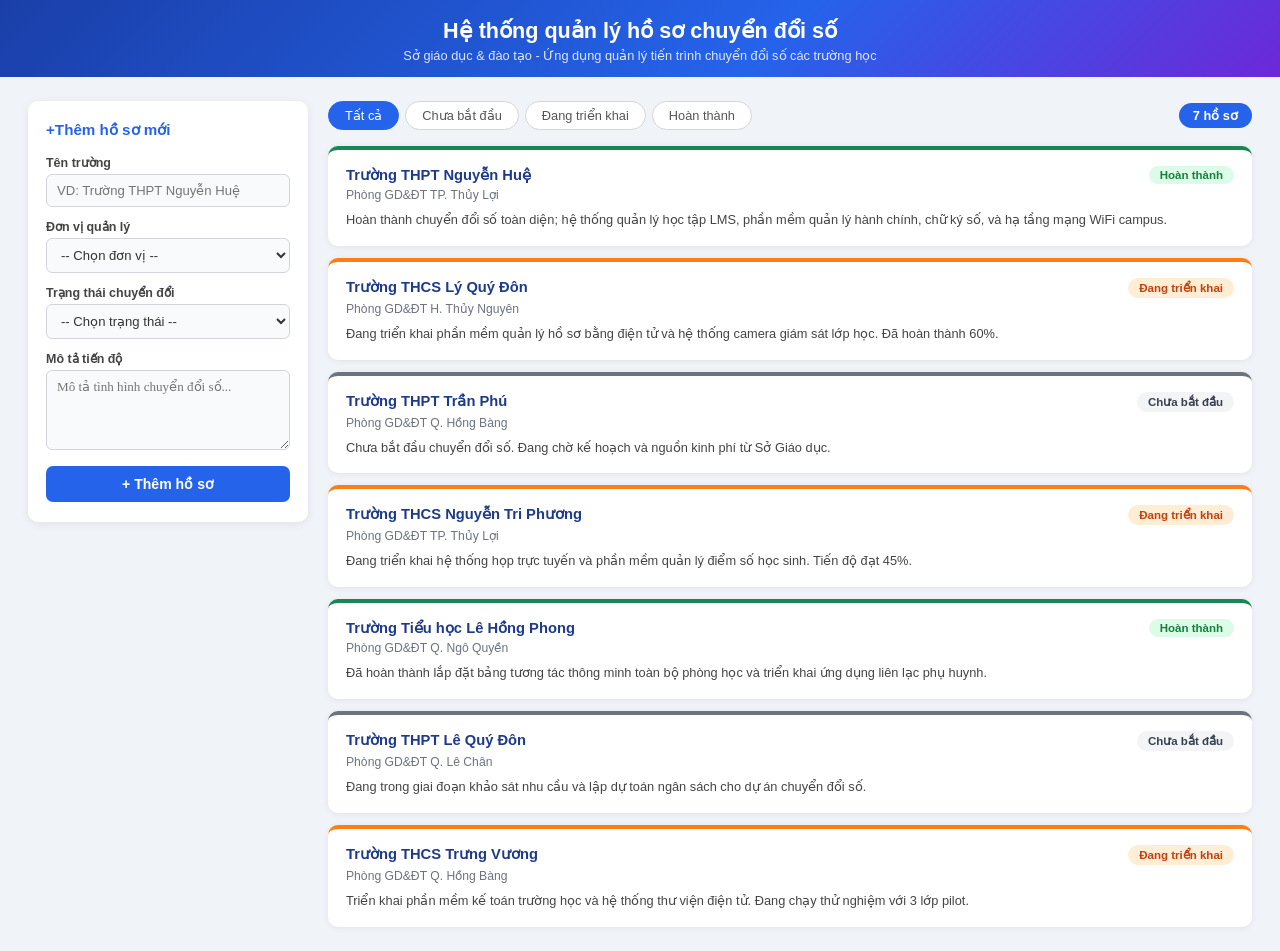
==== html/index.html @ 44aa4b7d "[FEAT] Điều chỉnh cấu trúc thư mục" ====
<!DOCTYPE html>
<html lang="vi">

<head>
    <meta charset="UTF-8" />
    <meta name="viewport" content="width=device-width, initial-scale=1.0" />
    <title>Quản lý danh sách sản phẩm</title>
    <link rel="stylesheet" href="css/style.css" />
</head>

<body>
    <div class="container">

        <!-- Header -->
        <div class="app-header">
            <h1>Hệ thống quản lý hồ sơ chuyển đổi số</h1>
            <p>Sở giáo dục &amp; đào tạo - Ứng dụng quản lý tiến trình chuyển đổi số các trường học</p>
        </div>

        <div class="main-layout">

    
            <div class="card-section">
                <h5>+Thêm hồ sơ mới</h5>

                <form id="product-form" novalidate>

                    <div class="form-group">
                        <label for="inp-name">Tên trường</label>
                        <input type="text" id="inp-name" placeholder="VD: Trường THPT Nguyễn Huệ" />
                    </div>

                    <div class="form-group">
                        <label for="inp-category">Đơn vị quản lý</label>
                        <select id="inp-category">
                            <option value="">-- Chọn đơn vị --</option>
                            <option>Phòng GD&ĐT TP. Thủy Lợi</option>
                            <option>Phòng GD&ĐT H. Thủy Nguyên</option>
                            <option>Phòng GD&ĐT Q. Hồng Bàng</option>
                            <option>Phòng GD&ĐT Q. Ngô Quyềnn</option>

                        </select>
                    </div>

                    <div class="form-group">
                        <label for="inp-trangthai">Trạng thái chuyển đổi</label>
                        <select id="inp-trangthai">
                            <option value="">-- Chọn trạng thái --</option>
                            <option value="chua-bat-dau">Chưa bắt đầu</option>
                            <option value="dang-trien-khai">Đang triển khai</option>
                            <option value="hoan-thanh">Hoàn thành</option>
                        </select>
                    </div>

                    <div class="form-group">
                        <label for="inp-mota">Mô tả tiến độ</label>
                        <textarea id="inp-mota" style="font-family: 'Times New Roman', Times, serif;" placeholder="Mô tả tình hình chuyển đổi số..."></textarea>
                    </div>

                    <div class="btn-group">
                        <button type="submit" class="btn-primary">+ Thêm hồ sơ</button>
                    </div>

                </form>
            </div>

    
            <div class="content-panel">
                <div class="filter-bar">
                    <div class="tabs">
                        <button class="tab-btn active" data-filter="tat-ca">Tất cả</button>
                        <button class="tab-btn" data-filter="chua-bat-dau">Chưa bắt đầu</button>
                        <button class="tab-btn" data-filter="dang-trien-khai">Đang triển khai</button>
                        <button class="tab-btn" data-filter="hoan-thanh">Hoàn thành</button>
                    </div>
                    <span class="total-badge" id="total-badge">0 hồ sơ</span>
                </div>
                <div class="record-list" id="record-list"></div>
            </div>

        </div>
    </div>

    <script src="data/data.js"></script>
    <script src="js/app.js"></script>
</body>

</html>
---- html/css/style.css ----
* {
    box-sizing: border-box;
    margin: 0;
    padding: 0;
}

body {
    font-family: "Segoe UI", Arial, sans-serif;
    background: #f0f4f8;
    color: #222;
    min-height: 100vh;
}


.container {
    max-width: 100%;
    margin: 0 auto;
}


.app-header {
    background: linear-gradient(135deg, #1a3fa8 0%, #2563eb 60%, #6d28d9 100%);
    color: #fff;
    text-align: center;
    padding: 18px 16px 14px;
    width: 100%;
}

.app-header h1 {
    font-size: 1.35rem;
    font-weight: 700;
}

.app-header p {
    font-size: 0.8rem;
    opacity: 0.85;
    margin-top: 4px;
}


.main-layout {
    display: flex;
    gap: 20px;
    padding: 24px 28px;
    align-items: flex-start;
}


.card-section {
    width: 280px;
    flex-shrink: 0;
    background: #fff;
    border-radius: 10px;
    padding: 20px 18px;
    box-shadow: 0 2px 8px rgba(0, 0, 0, 0.08);
}

.card-section h5 {
    font-size: 0.95rem;
    font-weight: 700;
    color: #2563eb;
    margin-bottom: 16px;
}


.form-group {
    margin-bottom: 12px;
}

.form-group label {
    display: block;
    font-size: 0.78rem;
    font-weight: 600;
    color: #444;
    margin-bottom: 4px;
}

.form-group input,
.form-group select,
.form-group textarea {
    width: 100%;
    padding: 8px 10px;
    border: 1px solid #d1d5db;
    border-radius: 6px;
    font-size: 0.82rem;
    color: #333;
    background: #f9fafb;
    outline: none;
    transition: border-color 0.2s;
}

.form-group input:focus,
.form-group select:focus,
.form-group textarea:focus {
    border-color: #2563eb;
    background: #fff;
}

.form-group textarea {
    height: 80px;
    resize: vertical;
}

.btn-group {
    margin-top: 4px;
}

.btn-primary {
    width: 100%;
    padding: 10px;
    background: #2563eb;
    color: #fff;
    border: none;
    border-radius: 7px;
    font-size: 0.88rem;
    font-weight: 600;
    cursor: pointer;
    transition: background 0.2s;
}

.btn-primary:hover {
    background: #1d4ed8;
}


.content-panel {
    flex: 1;
    min-width: 0;
}


.filter-bar {
    display: flex;
    align-items: center;
    justify-content: space-between;
    margin-bottom: 16px;
    flex-wrap: wrap;
    gap: 10px;
}

.tabs {
    display: flex;
    gap: 6px;
    flex-wrap: wrap;
}

.tab-btn {
    padding: 6px 16px;
    border-radius: 20px;
    border: 1px solid #d1d5db;
    background: #fff;
    font-size: 0.8rem;
    cursor: pointer;
    color: #555;
    transition: all 0.2s;
}

.tab-btn:hover {
    background: #eff6ff;
    border-color: #93c5fd;
}

.tab-btn.active {
    background: #2563eb;
    color: #fff;
    border-color: #2563eb;
}

.total-badge {
    background: #2563eb;
    color: #fff;
    border-radius: 20px;
    padding: 5px 14px;
    font-size: 0.8rem;
    font-weight: 600;
}


.record-list {
    display: flex;
    flex-direction: column;
    gap: 12px;
}


.record-card {
    background: #fff;
    border-radius: 10px;
    padding: 16px 18px;
    box-shadow: 0 1px 6px rgba(0, 0, 0, 0.07);
    border-top: 4px solid #d1d5db;
}

.record-card[data-status="hoan-thanh"]      { border-top-color: #198754; }
.record-card[data-status="dang-trien-khai"] { border-top-color: #FD7E14; }
.record-card[data-status="chua-bat-dau"]    { border-top-color: #6C757D; }

.card-top {
    display: flex;
    align-items: flex-start;
    justify-content: space-between;
    gap: 10px;
    margin-bottom: 4px;
}

.card-title {
    font-size: 0.92rem;
    font-weight: 700;
    color: #1e3a8a;
}

.status-badge {
    display: inline-block;
    padding: 3px 11px;
    border-radius: 20px;
    font-size: 0.72rem;
    font-weight: 600;
    white-space: nowrap;
}

.status-badge.hoan-thanh      { background: #dcfce7; color: #15803d; }
.status-badge.dang-trien-khai { background: #ffedd5; color: #c2410c; }
.status-badge.chua-bat-dau    { background: #f3f4f6; color: #374151; }

.card-dvql {
    font-size: 0.76rem;
    color: #6b7280;
    margin-bottom: 8px;
}

.card-mota {
    font-size: 0.8rem;
    font-family:"Segoe UI", Arial, sans-serif; ;
    color: #444;
    line-height: 1.55;
}

.card-actions {
    display: flex;
    gap: 8px;
    margin-top: 12px;
    justify-content: flex-end;
}

.btn-action {
    padding: 5px 14px;
    border-radius: 6px;
    border: none;
    font-size: 0.75rem;
    font-weight: 600;
    cursor: pointer;
    transition: opacity 0.2s;
}

.btn-action:hover { opacity: 0.8; }
.btn-edit         { background: #eff6ff; color: #2563eb; }
.btn-delete       { background: #fef2f2; color: #dc2626; }

/* ===== EMPTY STATE ===== */
.empty-state {
    text-align: center;
    padding: 50px 20px;
    color: #9ca3af;
    font-size: 0.88rem;
}

/* ===== RESPONSIVE ===== */
@media (max-width: 700px) {
    .main-layout {
        flex-direction: column;
        padding: 16px;
    }

    .card-section {
        width: 100%;
    }
}
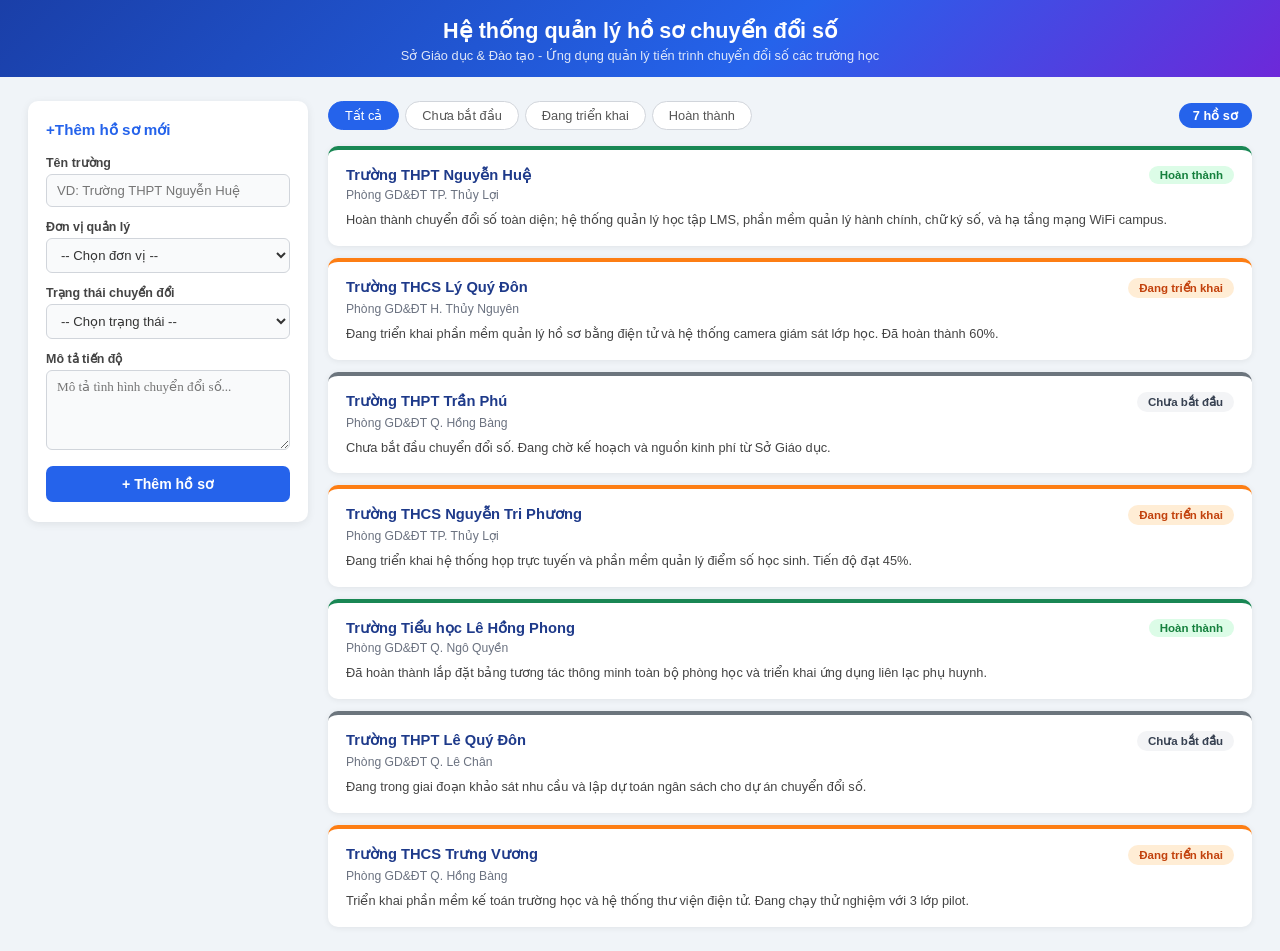
==== commit b83869fa: "fix" ====
--- a/html/index.html
+++ b/html/index.html
@@ -11,15 +11,16 @@
 <body>
     <div class="container">
 
-        <!-- Header -->
-        <div class="app-header">
-            <h1>Hệ thống quản lý hồ sơ chuyển đổi số</h1>
-            <p>Sở giáo dục &amp; đào tạo - Ứng dụng quản lý tiến trình chuyển đổi số các trường học</p>
-        </div>
-
+        <header>
+            <div class="app-header">
+                <h1>Hệ thống quản lý hồ sơ chuyển đổi số</h1>
+                <p>Sở Giáo dục & Đào tạo - Ứng dụng quản lý tiến trình chuyển đổi số các trường học</p>
+            </div>
+        </header>
+        <main>
         <div class="main-layout">
 
-    
+
             <div class="card-section">
                 <h5>+Thêm hồ sơ mới</h5>
 
@@ -54,7 +55,8 @@
 
                     <div class="form-group">
                         <label for="inp-mota">Mô tả tiến độ</label>
-                        <textarea id="inp-mota" style="font-family: 'Times New Roman', Times, serif;" placeholder="Mô tả tình hình chuyển đổi số..."></textarea>
+                        <textarea id="inp-mota" style="font-family: 'Times New Roman', Times, serif;"
+                            placeholder="Mô tả tình hình chuyển đổi số..."></textarea>
                     </div>
 
                     <div class="btn-group">
@@ -64,7 +66,7 @@
                 </form>
             </div>
 
-    
+
             <div class="content-panel">
                 <div class="filter-bar">
                     <div class="tabs">
@@ -80,7 +82,7 @@
 
         </div>
     </div>
-
+    </main>
     <script src="data/data.js"></script>
     <script src="js/app.js"></script>
 </body>
